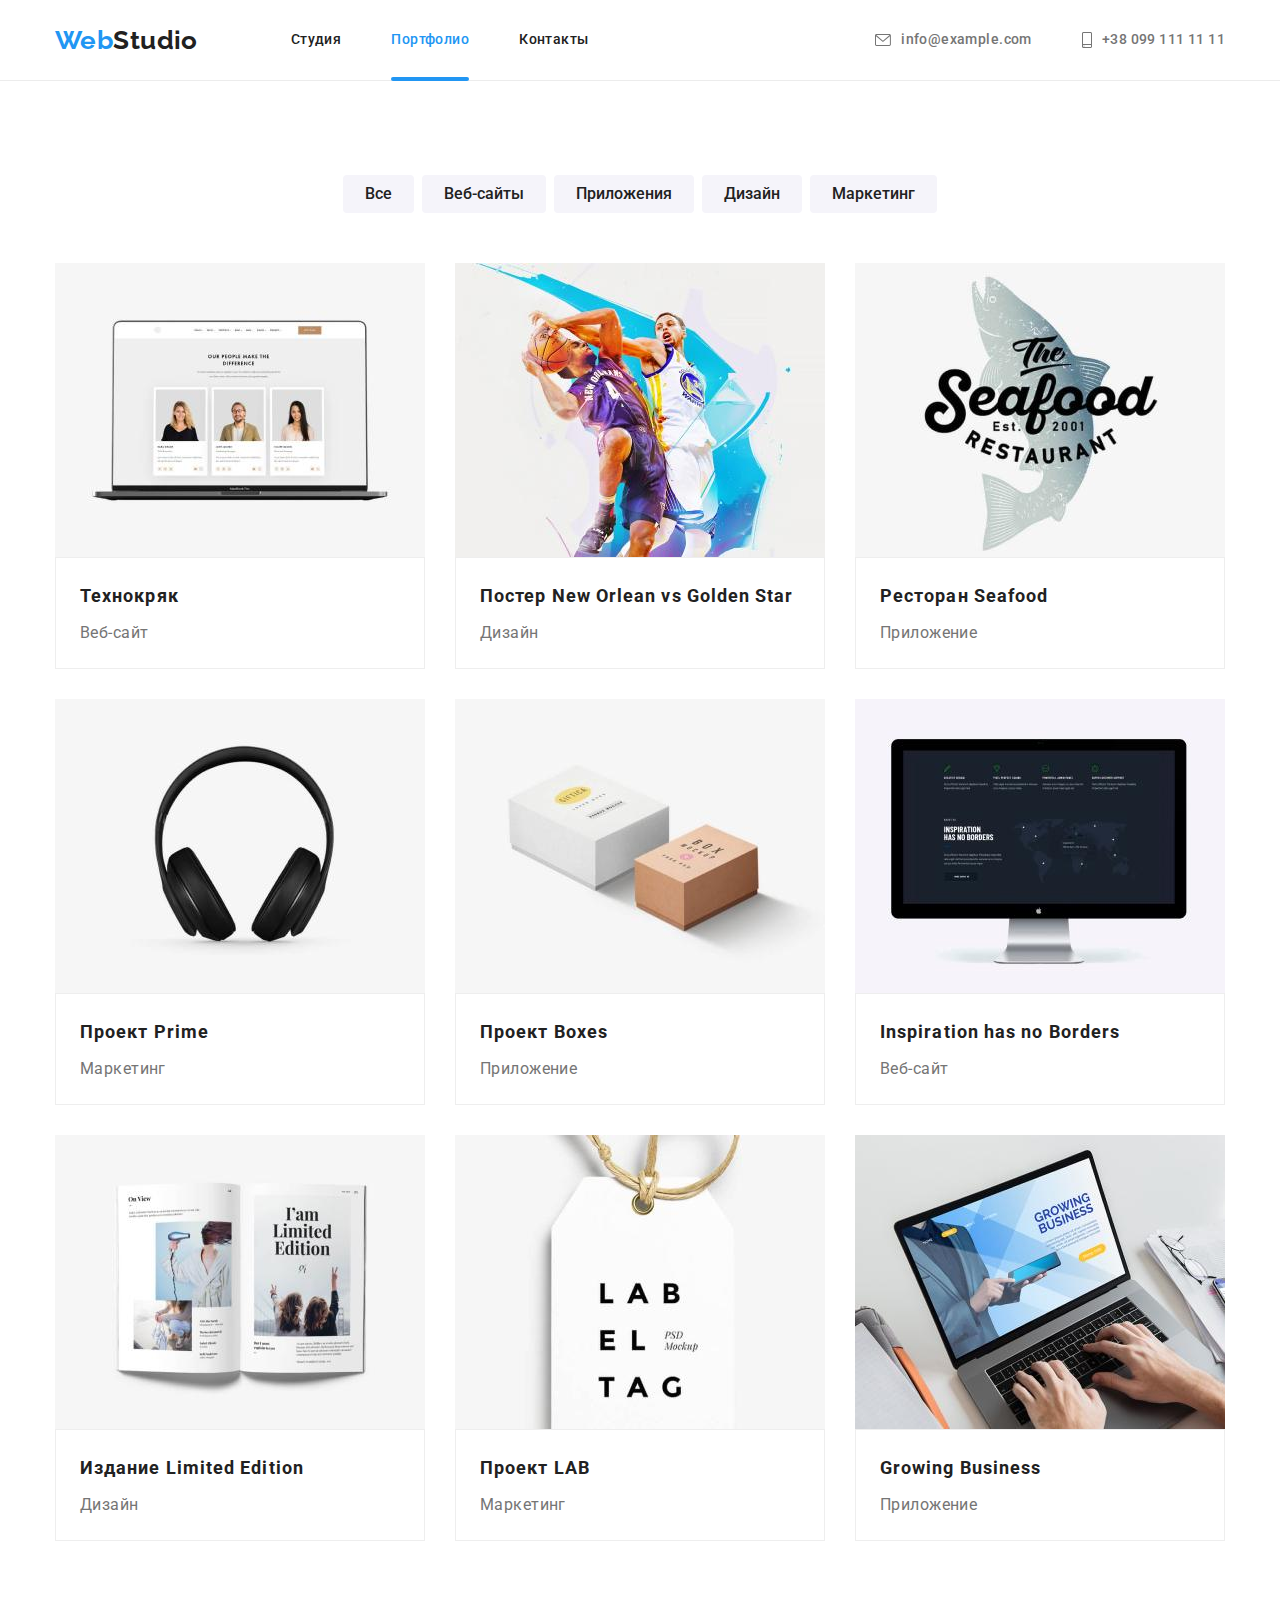
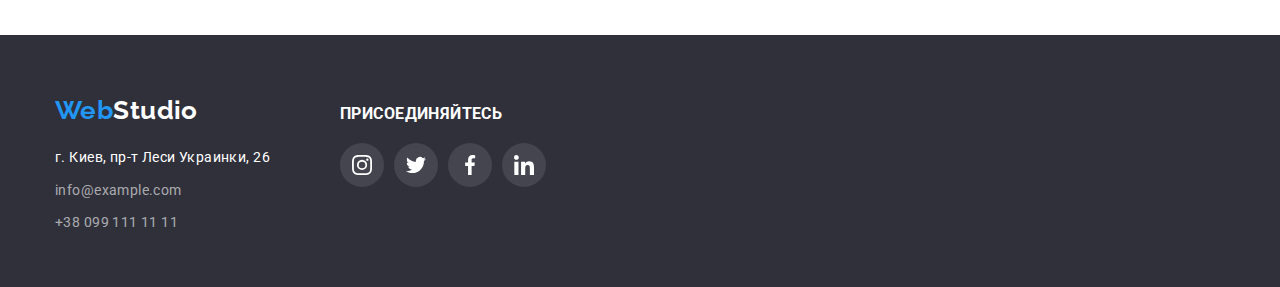
==== portfolio.html @ 64d3f8d0 "new files" ====
<!DOCTYPE html>
<html lang="ru">

  <!-- Служебная информация -->

  <head>
    <meta charset="UTF-8">
    <meta http-equiv="X-UA-Compatible" content="IE=edge">
    <meta name="viewport" content="width=device-width, initial-scale=1.0">
    <title>Портфолио</title>
    <link rel="stylesheet" href="https://fonts.googleapis.com/css2?family=Raleway:wght@700&family=Roboto:wght@400;500;700;900&display=swap"/>
    <link rel="stylesheet" href="https://cdnjs.cloudflare.com/ajax/libs/modern-normalize/1.1.0/modern-normalize.min.css"/>
    <link rel="stylesheet" href="./css/styles.css"/>
  </head>

  <!-- Содержание -->

  <body>

  <!-- Шапка сайта -->

    <header class="page-header">
     <div class="container header-container">
          <a class="logo" href="./index.html"><span class="span">Web</span>Studio</a>
      <nav class="main-nav">
        <ul class="sitenav">
          <li class="sitenav-item"><a href="./index.html" class="sitenav-link">Студия</a></li>
          <li class="sitenav-item"><a href="./portfolio.html" class="sitenav-link current">Портфолио</a></li>
          <li class="sitenav-item"><a href="" class="sitenav-link">Контакты</a></li>
        </ul>
      </nav>
        <ul class="contacts">
          <li class="contacts-item"><a href="mailto:info@example.com" class="contacts-link">
            <svg class="contacts-icon" width="16" height="12">
              <use href="./images/symbol-defs.svg#icon-envelope"></use>
            </svg>info@example.com</a>
          </li>
          <li class="contacts-item"><a href="tel:+380991111111" class="contacts-link">
            <svg class="contacts-icon" width="10" height="16">
              <use href="./images/symbol-defs.svg#icon-smartphone"></use>
            </svg>+38 099 111 11 11</a>
          </li>
        </ul>
     </div>
    </header>

  <!-- Уникальный контент страницы -->

    <main>

  <!-- Меню на странице портфолио.  Наши проекты и описание -->

      
      <section class="section">
        <div class="container">
          <h1 class="section-title visually-hidden">Меню на странице портфолио</h1>
          <ul class="menu-list">
            <li class="menu-item"><button class="menu-btn" type="button" >Все</button></li>
            <li class="menu-item"><button class="menu-btn" type="button" >Веб-сайты</button></li>
            <li class="menu-item"><button class="menu-btn" type="button" >Приложения</button></li>
            <li class="menu-item"><button class="menu-btn" type="button" >Дизайн</button></li>
            <li class="menu-item"><button class="menu-btn" type="button" >Маркетинг</button></li>
          </ul>
          <ul class="project">
            <li class="project-item">
             <a class="project-link" href="">
              <div class="gallery-card">
                <img src="./images/portfolio/img1.jpg" alt="Технокряк" width="370"/>
                <div class="gallery-description">Технокряк это современная площадка распространения коронавируса. Компании используют эту платформу для цифрового шпионажа и атак на защищённые сервера конкурентов.</div>
              </div>  
              <div class="project-content">
                <h2 class="project-title">Технокряк</h2>
                <p class="project-description">Веб-сайт</p>
              </div>               
             </a>
            </li>
            <li class="project-item">
             <a class="project-link" href="">
              <div class="gallery-card">
                <img src="./images/portfolio/img2.jpg" alt="Постер New Orlean vs Golden Star" width="370"/>
                <div class="gallery-description">Технокряк это современная площадка распространения коронавируса. Компании используют эту платформу для цифрового шпионажа и атак на защищённые сервера конкурентов.</div>
              </div>
              <div class="project-content">
                <h2 class="project-title">Постер New Orlean vs Golden Star</h2>
                <p class="project-description">Дизайн</p>
              </div>        
             </a>
            </li>
            <li class="project-item">
             <a class="project-link" href="">
              <div class="gallery-card">
                <img src="./images/portfolio/img3.jpg" alt="Ресторан Seafood" width="370"/>
                <div class="gallery-description">Технокряк это современная площадка распространения коронавируса. Компании используют эту платформу для цифрового шпионажа и атак на защищённые сервера конкурентов.</div>
              </div>
              <div class="project-content">
                <h2 class="project-title">Ресторан Seafood</h2>
                <p class="project-description">Приложение</p>
              </div>  
             </a>
            </li>
            <li class="project-item">
             <a class="project-link" href="">
              <div class="gallery-card">
                <img src="./images/portfolio/img4.jpg" alt="Проект Prime" width="370"/>
                <div class="gallery-description">Технокряк это современная площадка распространения коронавируса. Компании используют эту платформу для цифрового шпионажа и атак на защищённые сервера конкурентов.</div>
              </div>
              <div class="project-content">
                <h2 class="project-title">Проект Prime</h2>
                <p class="project-description">Маркетинг</p>
              </div>
             </a>
            </li>
            <li class="project-item">
             <a class="project-link" href="">
              <div class="gallery-card">
                <img src="./images/portfolio/img5.jpg" alt="Проект Boxes" width="370"/>
                <div class="gallery-description">Технокряк это современная площадка распространения коронавируса. Компании используют эту платформу для цифрового шпионажа и атак на защищённые сервера конкурентов.</div>
              </div>
              <div class="project-content">
                <h2 class="project-title">Проект Boxes</h2>
                <p class="project-description">Приложение</p>
              </div>
             </a>
            </li>
            <li class="project-item">
             <a class="project-link" href="">
              <div class="gallery-card">
                <img src="./images/portfolio/img6.jpg" alt="Inspiration has no Borders" width="370"/>
                <div class="gallery-description">Технокряк это современная площадка распространения коронавируса. Компании используют эту платформу для цифрового шпионажа и атак на защищённые сервера конкурентов.</div>
              </div>
              <div class="project-content">
                <h2 class="project-title">Inspiration has no Borders</h2>
                <p class="project-description">Веб-сайт</p>
              </div>
             </a>
            </li>
            <li class="project-item">
             <a class="project-link" href="">
              <div class="gallery-card">
                <img src="./images/portfolio/img7.jpg" alt="Издание Limited Edition" width="370"/>
                <div class="gallery-description">Технокряк это современная площадка распространения коронавируса. Компании используют эту платформу для цифрового шпионажа и атак на защищённые сервера конкурентов.</div>
              </div>
              <div class="project-content">
                <h2 class="project-title">Издание Limited Edition</h2>
                <p class="project-description">Дизайн</p>
              </div>
             </a>
            </li>
            <li class="project-item">
             <a class="project-link" href="">
              <div class="gallery-card">
                <img src="./images/portfolio/img8.jpg" alt="Проект LAB" width="370"/>
                <div class="gallery-description">Технокряк это современная площадка распространения коронавируса. Компании используют эту платформу для цифрового шпионажа и атак на защищённые сервера конкурентов.</div>
              </div>
              <div class="project-content">
                <h2 class="project-title">Проект LAB</h2>
                <p class="project-description">Маркетинг</p>
              </div>
             </a>
            </li>
            <li class="project-item">
             <a class="project-link" href="">
              <div class="gallery-card">
                <img src="./images/portfolio/img9.jpg" alt="Growing Business" width="370"/>
                <div class="gallery-description">Технокряк это современная площадка распространения коронавируса. Компании используют эту платформу для цифрового шпионажа и атак на защищённые сервера конкурентов.</div>
              </div>
              <div class="project-content">
                <h2 class="project-title">Growing Business</h2>
                <p class="project-description">Приложение</p>
              </div>
             </a>
            </li> 
          </ul>
        </div> 
      </section>
    </main>
  
 <!-- Футер -->

 <footer class="footer">

  <div class="container foot">

   <div class="footer-adres">   
      <a class="footer-logo" href="./index.html"><span class="span">Web</span>Studio</a>        
   <address>
    <ul class="contacts-footer">
      <li class="contacts-footer-address">г. Киев, пр-т Леси Украинки, 26<br></li>
      <li class="contacts-footer-item"><a href="mailto:info@example.com" class="contacts-footer-link">info@example.com</a><br></li>
      <li class="contacts-footer-item"><a href="tel:+380991111111" class="contacts-footer-link">+38 099 111 11 11</a></li>
    </ul>
   </address>
   </div>
  
   <div class="social-footer">
    <h3 class="social-footer-title">ПРИСОЕДИНЯЙТЕСЬ</h3>
     <ul class="social">
      <li class="social-footer-item">
       <a class="social-link" href="">
        <svg class="social-footer-icon">
          <use href="./images/symbol-defs.svg#icon-instagram"></use>
        </svg>
       </a>
      </li>
      <li class="social-footer-item">
        <a class="social-link" href="">
         <svg class="social-footer-icon">
           <use href="./images/symbol-defs.svg#icon-twitter"></use>
         </svg>
        </a>
       </li>
       <li class="social-footer-item">
        <a class="social-link" href="">
         <svg class="social-footer-icon">
           <use href="./images/symbol-defs.svg#icon-facebook"></use>
         </svg>
        </a>
       </li>
       <li class="social-footer-item">
        <a class="social-link" href="">
         <svg class="social-footer-icon">
           <use href="./images/symbol-defs.svg#icon-linkedin"></use>
         </svg>
        </a>
       </li>
     </ul>
   </div>
  </div>
</footer>
</body>
</html>
---- css/styles.css ----
/* цвет основного текста #212121 */
/* вторичный цвет текста  #757575; */
/* третий цвет текста  rgba(255, 255, 255, 0.6); */
/* белый #FFFFFF  */
/* акцент #2196F3 */
/* второй цвет фона #2F303A; */

:root {
    --title-text-color: #212121;
    --primary-text-color: #757575;
    --third-text-color: rgba(255, 255, 255, 0.6);
    --accent-color: #2196F3;
    --primary-white-color: #ffffff;
    --second-bgc:#2F303A;
  }

/* Body */

body {
    background-color: var(--primary-white-color);
    color: var(--primary-text-color);
    font-family: Roboto, sans-serif;
    letter-spacing: 0.03em;
    font-size: 14px;
    line-height: 1.14;
  }

a {
    text-decoration: none;
  }  

ul {
    margin: 0;
    padding: 0;
    list-style: none;
  }

h1, h2, h3, h4, p {
    margin: 0;
  }  
  
.container {
    margin-left: auto;
    margin-right: auto;
    padding-right: 15px;
    padding-left: 15px;
    width: 1200px;
    /* outline: 1px solid tomato; */
  }
  
img {
    display: block;
    width: 100%;
    /* max-width: 100%; */
    height: auto;
  } 

.visually-hidden {
    position: absolute;
    width: 1px;
    height: 1px;
    margin: -1px;
    border: 0;
    padding: 0;
    clip: rect(0 0 0 0);
    overflow: hidden;
  }    

/* Logo */

.page-header {
    border-bottom: 1px solid #ECECEC;
  }

.header-container {
    display: flex;
    align-items: center;
  }

.logo {
    display: block;
    color: var(--title-text-color);
    font-family: Raleway, sans-serif;
    font-weight: 700;
    font-size: 26px;
    line-height: 1.19;
    transition: color 250ms cubic-bezier(0.4, 0, 0.2, 1);
  }
  
.logo:hover,
.span {
    color: var(--accent-color);
  }

/* Sitenav */

.main-nav {
    margin-left: 93px;
  }

.sitenav-link {
    color: var(--title-text-color);
    font-weight: 500;
    position: relative;
    transition: color 250ms cubic-bezier(0.4, 0, 0.2, 1);
  }

.sitenav-link:hover,
.sitenav-link:focus {
    color: var(--accent-color);
  }

.sitenav-link.current {
    color: var(--accent-color);
  }  

.sitenav-link.current::after {
    content: '';
    position: absolute;
    left: 0;
    bottom: -1px;
    width: 100%;
    height: 4px;
    background-color: var(--accent-color);
    border-radius: 2px;       
  }

.sitenav {
    display: flex;
  }  

.sitenav-link,
.contacts-link { 
    display: block;   
    padding-top: 32px;
    padding-bottom: 32px;
  }

.sitenav > .sitenav-item:not(:last-child) {
    margin-right: 50px;
  }

/* Contacts header */

.contacts-link {
    display: flex;
    align-items: center;
    color: var(--primary-text-color);
    font-weight: 500;
    transition: color 250ms cubic-bezier(0.4, 0, 0.2, 1); 
  }
  
.contacts-link:hover,
.contacts-link:focus {
    color: var(--accent-color); 
  } 

.contacts-link:hover .contacts-icon,
.contacts-link:focus .contacts-icon {
    fill: var(--accent-color); 
  }

.contacts {
    display: flex;
    margin-left: auto;
  }  

.contacts > .contacts-item:not(:last-child) {
    margin-right: 50px;
  }

.contacts-icon {
    margin-right: 10px;
    fill: var(--primary-text-color);  
    transition: fill 250ms cubic-bezier(0.4, 0, 0.2, 1);
  }

/* Hero */

.hero {
    padding: 200px 0;
    text-align: center;
    background: var(--second-bgc);
    margin-left: auto;
    margin-right: auto;
  }

.hero-title {
    margin-bottom: 30px;
    color: #ffffff;
    font-weight: 900;
    font-size: 44px;
    line-height: 1.36;
    letter-spacing: 0.06em;
    margin-left: auto;
    margin-right: auto;
    width: 694px;
    text-transform: uppercase;
  }

.image-hero {
    max-width: 1600px;
    height: 600px;
    background-size: cover;
    background-repeat: no-repeat;
    background-position: center;
    background-image: linear-gradient(
    rgba(47, 48, 58, 0.4),
    rgba(47, 48, 58, 0.4)
    ), 
    url(../images/hero_img.jpg);
  }

/* Hero button and modal */

.hero-button, 
.form-btn {
    display: inline-block;
    border-radius: 4px;
    padding: 10px 32px;
    min-width: 200px;
    border: 1px solid transparent;
    color: var(--primary-white-color);
    background-color: var(--accent-color);
    font-weight: 700;
    font-size: 16px;
    line-height: 1.87;
    letter-spacing: 0.06em;
    box-shadow: 0px 4px 4px rgba(0, 0, 0, 0.15);
    cursor: pointer;
    transition: background-color 250ms cubic-bezier(0.4, 0, 0.2, 1);
    /*либо transition-property: background-color;
    transition-duration: 250ms;
    transition-timing-function: cubic-bezier(0.4, 0, 0.2, 1);
    transition-delay: 250ms; */
  }

.hero-button:hover,
.hero-button:focus,
.form-btn:hover,
.form-btn:focus {
    background-color: #188CE8;
  }  
  
.backdrop {
    position: fixed;
    top: 0;
    left: 0;
    width: 100%;
    height: 100%;
    background-color: rgba(0, 0, 0, 0.2);
    opacity: 1;
    transition: opacity 250ms cubic-bezier(0.4, 0, 0.2, 1);
  }

.backdrop.is-hidden {
    opacity: 0;
    pointer-events: none;
  }  

.backdrop.is-hidden .modal {
    transform: translate(-50%, -50%) scale(0.8); 
  }  

.modal {
    position: absolute;
    top: 50%;
    left: 50%;
    min-width: 528px;
    min-height: 581px;
    background-color: var(--primary-white-color);
    box-shadow: 0px 1px 3px rgba(0, 0, 0, 0.12), 0px 1px 1px rgba(0, 0, 0, 0.14), 0px 2px 1px rgba(0, 0, 0, 0.2);
    border-radius: 4px;
    transform: translate(-50%, -50%) scale(1);
    transition: transform 250ms cubic-bezier(0.4, 0, 0.2, 1);
  }
  
.close-button {
    position: absolute;
    width: 30px;
    height: 30px;
    padding: 0; 
    top: 8px;
    right: 8px;
    background:#ffffff;
    border: 1px solid rgba(0, 0, 0, 0.1);
    border-radius: 50%;
    cursor: pointer;
  }

.icon-close {
    width: 18px;
    height: 18px;
    margin-top: 4px;
    fill: #000000;
    transition: fill 250ms cubic-bezier(0.4, 0, 0.2, 1);  
  }  

.icon-close:hover,
.icon-close:focus {
    fill: var(--accent-color);
  }

/* Section */

.section {
    padding-top: 94px;
    padding-bottom: 94px;
  }

.section-title {
    margin-bottom: 50px;
    color: var(--title-text-color);
    font-weight: 700;
    font-size: 36px;
    line-height: 1.16;
    text-align: center;
  }

/* Feature и description Особенности компании */

.feature-title {
    margin-top: 30px;
    margin-bottom: 10px;
    color: var(--title-text-color);
    font-weight: 700;
  }  

.feature-description {
    line-height: 1.71;    
  }

.feature {
    display: flex;   
  }   

.feature-item:not(:last-child) {
    margin-right: 30px;    
  }

.feature-fon-icon {
    background-color: #F5F4FA; 
    border-radius: 4px;
    padding-top: 25px;
    padding-bottom: 25px;
    display: flex;
    justify-content: center;
  }

.feature-icon {
    width: 70px;
    height: 70px;
  }

/* Чем мы занимаемся */

.work-section {
    padding-top: 0px;
  }

.list {
    display: flex;  
  }    

.list-item:not(:last-child) {
    margin-right: 30px;
  }

.work-card {
    position: relative;
  }

.work-description {
    position: absolute;
    width: 100%;
    height: 70px;
    background-color: rgba(47, 48, 58, 0.8);
    bottom: 0;
    color: #ffffff;
    padding-top: 27px;
    padding-bottom: 27px;
    font-size: 14px;
    line-height: 1.14;
    font-weight: 700;
    text-align: center;
    text-transform: uppercase;
  }

/* Team и job  */ 

.team-content {
    padding-top: 30px;
    padding-bottom: 30px;
    background-color: #ffffff;
    text-align: center;
  }  

.team-title {
    margin-bottom: 10px;
    color: var(--title-text-color);
    font-weight: 500;
    font-size: 16px;
    line-height: 1.18; 
  }

.job-description {
    margin-bottom: 16px;
    font-weight: 400;
    font-size: 16px;
    line-height: 1.18;
  } 

.section-team {
    background-color: #F5F4FA;    
    max-width: 1600px;
    margin-left: auto;
    margin-right: auto;
  }  

.team {
    display: flex;
  }  

.team-item { 
    box-shadow: 0px 1px 3px rgba(0, 0, 0, 0.12), 0px 1px 1px rgba(0, 0, 0, 0.14), 0px 2px 1px rgba(0, 0, 0, 0.2);
    border-radius: 0px 0px 4px 4px;
  }

.team-item:not(:last-child) {
    margin-right: 30px;
  }

.social-team {
    display: flex;
    justify-content: center;
  }

.social-link-icon:not(:last-child) {
    margin-right: 10px;
  }

.social-link:hover, 
.social-link:focus { 
    background-color: var(--accent-color);
  }

.social-link:hover .social-icon,
.social-link:focus .social-icon { 
    fill: var(--primary-white-color);
  }

.social-link {
    width: 44px;
    height: 44px;
    border-radius: 50%;
    border: none;
    display: flex;
    justify-content: center;
    align-items: center;
    background-color: rgba(255, 255, 255, 0.1);
    transition: background-color 250ms cubic-bezier(0.4, 0, 0.2, 1);
  }

.social-icon {
    width: 20px;
    height: 20px;
    fill: #afb1b8;
    transition: fill 250ms cubic-bezier(0.4, 0, 0.2, 1);
  }

/* Clients */

.clients {
    display: flex;
  }
  
.clients-item:not(:last-child) {
    margin-right: 30px;
  }

.clients-link:hover,
.clients-link:focus {
    border: 1px solid var(--accent-color); 
  }

.clients-link {
    display: block;
    padding: 16px 32px; 
    width: 170px;
    border: 1px solid #AFB1B8; 
    border-radius: 4px;
    transition: border 250ms cubic-bezier(0.4, 0, 0.2, 1);
  }

.clients-link:hover .clients-icon, 
.clients-link:focus .clients-icon {
    fill: var(--accent-color); 
  } 

.clients-icon {
    width: 106px;
    height: 60px;
    fill: #afb1b8;
    transition: fill 250ms cubic-bezier(0.4, 0, 0.2, 1);
  }
  
/* Footer */

.footer {
    max-width: 1600px;
    height: 252px;
    background-size: contain;
    background-repeat: no-repeat;
    background-position: center;
    margin-left: auto;
    margin-right: auto;
    padding: 60px 0;
    background: var(--second-bgc);    
  }

.footer-logo {
    display: inline-block;
    margin-bottom: 20px; 
    color: var(--primary-white-color);
    font-family: Raleway, sans-serif;
    font-weight: 700;
    font-size: 26px;
    line-height: 1.19;        
  }

.contacts-footer-address {
    color: var(--primary-white-color);
    line-height: 1.71;
    font-style: normal; 
  } 

.social-footer-icon {
    width: 20px;
    height: 20px;
    fill: var(--primary-white-color);
  }

.contacts-footer-link {
    color: var(--third-text-color);
    line-height: 1.71;
    font-style: normal;
  }
  
.contacts-footer-item {
    margin-top: 9px;
  }

.social {
    display: flex;
  }

.foot {
    display: flex;
    align-items: baseline;  
  }

.social-footer {
    margin-left: 70px;
  }

.social-footer-title {
    color: var(--primary-white-color);
    font-weight: 700;
    margin-bottom: 20px;
  } 

.social-footer-item:not(:last-child) {
    margin-right: 10px;
  }

/* Portfolio page */

/* Меню на странице портфолио */ 

.menu-list {
    display: flex;
    justify-content: center;
    margin-bottom: 50px;
  }

.menu-item:not(:last-child) {
    margin-right: 8px;
  }

.menu-btn {
    color: var(--title-text-color);
    background-color:#F5F4FA;
    border: transparent;
    font-weight: 500;
    font-size: 16px;
    line-height: 1.62;
    text-align: center;
    cursor: pointer;
    border-radius: 4px;
    padding: 6px 22px;
    transition: background-color 250ms cubic-bezier(0.4, 0, 0.2, 1),
                color 250ms cubic-bezier(0.4, 0, 0.2, 1),
                box-shadow 250ms cubic-bezier(0.4, 0, 0.2, 1);           
  }
  
.menu-btn:hover,
.menu-btn:focus {
    color: var(--primary-white-color);
    background-color: var(--accent-color);
    box-shadow: 0px 3px 1px rgba(0, 0, 0, 0.1), 0px 1px 2px rgba(0, 0, 0, 0.08), 0px 2px 2px rgba(0, 0, 0, 0.12);
  }
  
/* Наши проекты и описание */ 

.project-title {
   color: var(--title-text-color);
   font-weight: 700;
   font-size: 18px;
   line-height: 2.0;
   letter-spacing: 0.06em;
   margin-bottom: 4px; 
  }

.project-description {
   color: var(--primary-text-color);
   font-weight: 400;
   font-size: 16px;
   line-height: 1.87;
  }

.project {
   display: flex;
   flex-wrap: wrap;   
  }   

.project-item {
   margin-right: 30px;
   margin-bottom: 30px;
  }

.project-link {
   display: block;
  }

.project-item:nth-child(3n) {
   margin-right: 0px;
  }  

.project-item:nth-last-child(-n + 3) {  
   margin-bottom: 0px;
  }  

.project-content {
   padding: 20px 24px;
   background: #ffffff;
   border: 1px solid #eeeeee;  
  }

.project-link:hover,
.project-link:focus {
   box-shadow: 0px 1px 1px rgba(0, 0, 0, 0.12), 0px 4px 4px rgba(0, 0, 0, 0.06), 1px 4px 6px rgba(0, 0, 0, 0.16);
  }

.gallery-card {
   position: relative;
   overflow: hidden;
  }

.gallery-description {
   position: absolute;
   width: 100%;
   height: 100%;
   background-color: rgba(33, 150, 243, 0.9);
   bottom: -100%;
   color: #ffffff;
   padding: 63px 24px;
   font-size: 18px;
   line-height: 1.6;
   transition: transform 250ms cubic-bezier(0.4, 0, 0.2, 1);
   /* transform .3s linear; */
  }

  .project-link:hover .gallery-description,
  .project-link:focus .gallery-description {
   transform: translateY(-100%);
  }

/* modal form elements */
  
.form {
    width: 528px;
    margin-left: auto;
    margin-right: auto;
    padding-left: 41px;
    padding-right: 39px;
    /* outline: 1px solid tomato; */
  }

.form-title {
    margin-top: 40px;
    margin-bottom: 12px;
    color: var(--title-text-color);
    font-weight: 700;
    font-size: 20px;
    line-height: 1.15;
    text-align: center;
  }

.form-field {
    display: flex; 
    flex-direction: column;
    position: relative;
    margin-bottom: 10px;
    /* outline: 1px solid blue;  */
  }

.form-label {
    font-size: 12px;
    line-height: 1.16;
    letter-spacing: 0.01em;

  }

.form-input {
    margin-top: 4px;
    padding-top: 11px;
    padding-bottom: 11px;
    padding-right: 12px;
    padding-left: 42px;
    border-radius: 4px;
    border: 1px solid rgba(33, 33, 33, 0.2);
    transition: border-color 250ms cubic-bezier(0.4, 0, 0.2, 1);
  } 

.form-input:focus {
    border-color: var(--accent-color);
  }
  
.form-input:focus ~ .form-icon {
    fill: var(--accent-color);
  }

.comment-input {
    padding: 12px 16px;
  }

.form-icon {
    display: inline-block;
    width: 18px;
    height: 18px;
    fill: var(--title-text-color);
    transition: fill 250ms cubic-bezier(0.4, 0, 0.2, 1);
    position: absolute;
    top: 50%;
    left: 12px;
  }
  
textarea {
    resize: none;
  }

.form-input::placeholder {
    color: rgba(117, 117, 117, 0.5);
  }

.field-checkbox {
    display: flex;
    align-items: center;
    justify-content: center;
    margin-top: 20px;
    margin-bottom: 30px;
    /* outline: 1px solid black; */
  }
  
.checkbox {
    /* -webkit-appearance: none;
    -moz-appearance: none;
    appearance: none;
    position: absolute; */
    position: absolute;
    width: 1px;
    height: 1px;
    margin: -1px;
    border: 0;
    padding: 0;
    clip: rect(0 0 0 0);
    overflow: hidden; 
  }

.checkbox-icon {
    display: inline-block;
    width: 15px;
    height: 15px;
    margin-right: 7px;
    border: 2px solid #212121;
    border-radius: 2px;
    transition: 250ms cubic-bezier(0.4, 0, 0.2, 1);
  }

.checkbox:checked + .checkbox-icon {
    transform: scale(1.2);
    border-color: transparent;
    background-color:var(--accent-color);
    background-image: url('../images/full-check.svg');
    background-size: contain;
    background-origin: border-box;
  }

.label {
    line-height: 1.71;
  }

.modal-policy-link {
    color: var(--accent-color);
    text-decoration: underline;
  }
  
.form-btn {
    padding-left:  56px;
    padding-right: 55px;
  }
  
.send-form-btn {
    display: flex;
    justify-content: center;
    margin-bottom: 40px;
  }
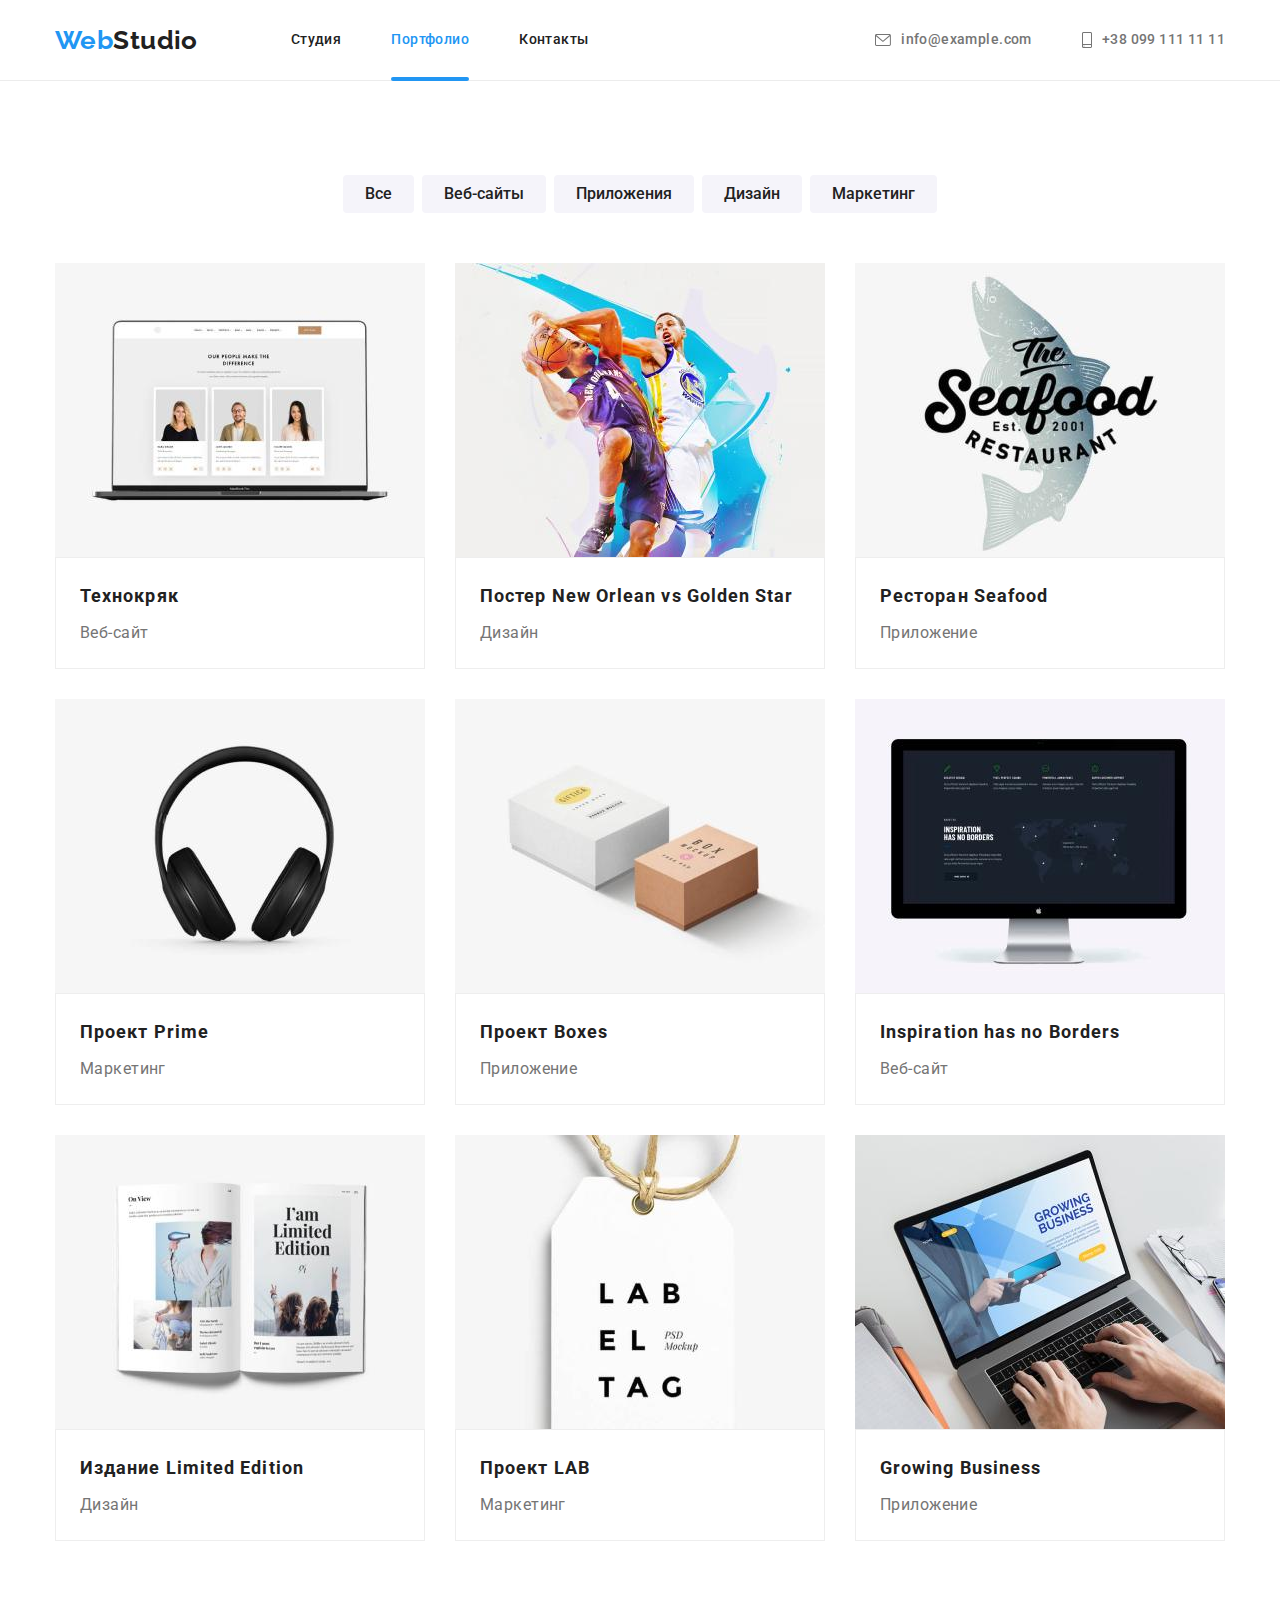
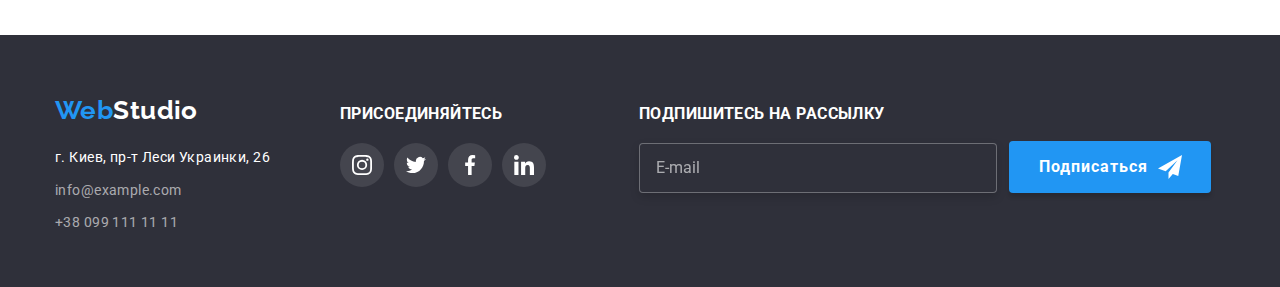
==== commit c5936482: "new footer and other elements" ====
--- a/portfolio.html
+++ b/portfolio.html
@@ -225,6 +225,24 @@
        </li>
      </ul>
    </div>
+
+   <div class="last-block-footer">
+    <h3 class="last-block-title">ПОДПИШИТЕСЬ НА РАССЫЛКУ</h3>
+     <ul class="last-block">
+      <li class="last-block-item">
+       <label class="field-footer">
+        <input type="email" class="input-footer" name="mail" placeholder="E-mail" />
+       </label>
+      </li>
+      <li class="last-block-item">
+        <button class="btn-footer" type="submit">Подписаться   
+          <svg class="icon-send">
+            <use href="./images/symbol-defs.svg#icon-send"></use>
+          </svg>
+        </button>        
+      </li>
+     </ul>
+   </div>
   </div>
 </footer>
 </body>
--- a/css/styles.css
+++ b/css/styles.css
@@ -214,7 +214,8 @@
 /* Hero button and modal */
 
 .hero-button, 
-.form-btn {
+.form-btn,
+.btn-footer {
     display: inline-block;
     border-radius: 4px;
     padding: 10px 32px;
@@ -238,7 +239,9 @@
 .hero-button:hover,
 .hero-button:focus,
 .form-btn:hover,
-.form-btn:focus {
+.form-btn:focus,
+.btn-footer:hover,
+.btn-footer:focus {
     background-color: #188CE8;
   }  
   
@@ -556,14 +559,15 @@
 
 .foot {
     display: flex;
-    align-items: baseline;  
+    align-items: baseline;
   }
 
 .social-footer {
     margin-left: 70px;
   }
 
-.social-footer-title {
+.social-footer-title,
+.last-block-title {
     color: var(--primary-white-color);
     font-weight: 700;
     margin-bottom: 20px;
@@ -571,6 +575,51 @@
 
 .social-footer-item:not(:last-child) {
     margin-right: 10px;
+  }
+
+.last-block-footer {
+    margin-left: 93px;
+  }
+
+.input-footer {
+    width: 358px;
+    height: 50px;
+    padding: 15px 16px;
+    color: var(--primary-white-color);
+    background-color: var(--second-bgc);
+    border-radius: 4px;
+    border: 1px solid rgba(255, 255, 255, 0.3);
+    filter: drop-shadow(0px 4px 4px rgba(0, 0, 0, 0.15));
+    transition: border-color 250ms cubic-bezier(0.4, 0, 0.2, 1);    
+  } 
+
+.input-footer::placeholder {
+    font-size: 16px;  
+    line-height: 1.25;
+    font-style: normal;
+    color: var(--third-text-color);
+  }
+
+.last-block-item {
+    position: relative;
+  }
+
+.btn-footer {
+    display: flex;
+    align-items: center;
+    justify-content: center;
+    padding-left: 29px;
+    padding-right: 28px;
+    position: absolute;
+    bottom: 1%;
+    left: 100%;
+    margin-left: 12px;
+  }
+
+.icon-send {
+    width: 24px;
+    height: 24px;
+    margin-left: 10px;
   }
 
 /* Portfolio page */
@@ -732,8 +781,10 @@
     transition: border-color 250ms cubic-bezier(0.4, 0, 0.2, 1);
   } 
 
-.form-input:focus {
+.form-input:focus,
+.input-footer:focus {
     border-color: var(--accent-color);
+    outline: none;
   }
   
 .form-input:focus ~ .form-icon {
@@ -773,10 +824,9 @@
   }
   
 .checkbox {
-    /* -webkit-appearance: none;
+    -webkit-appearance: none;
     -moz-appearance: none;
     appearance: none;
-    position: absolute; */
     position: absolute;
     width: 1px;
     height: 1px;
